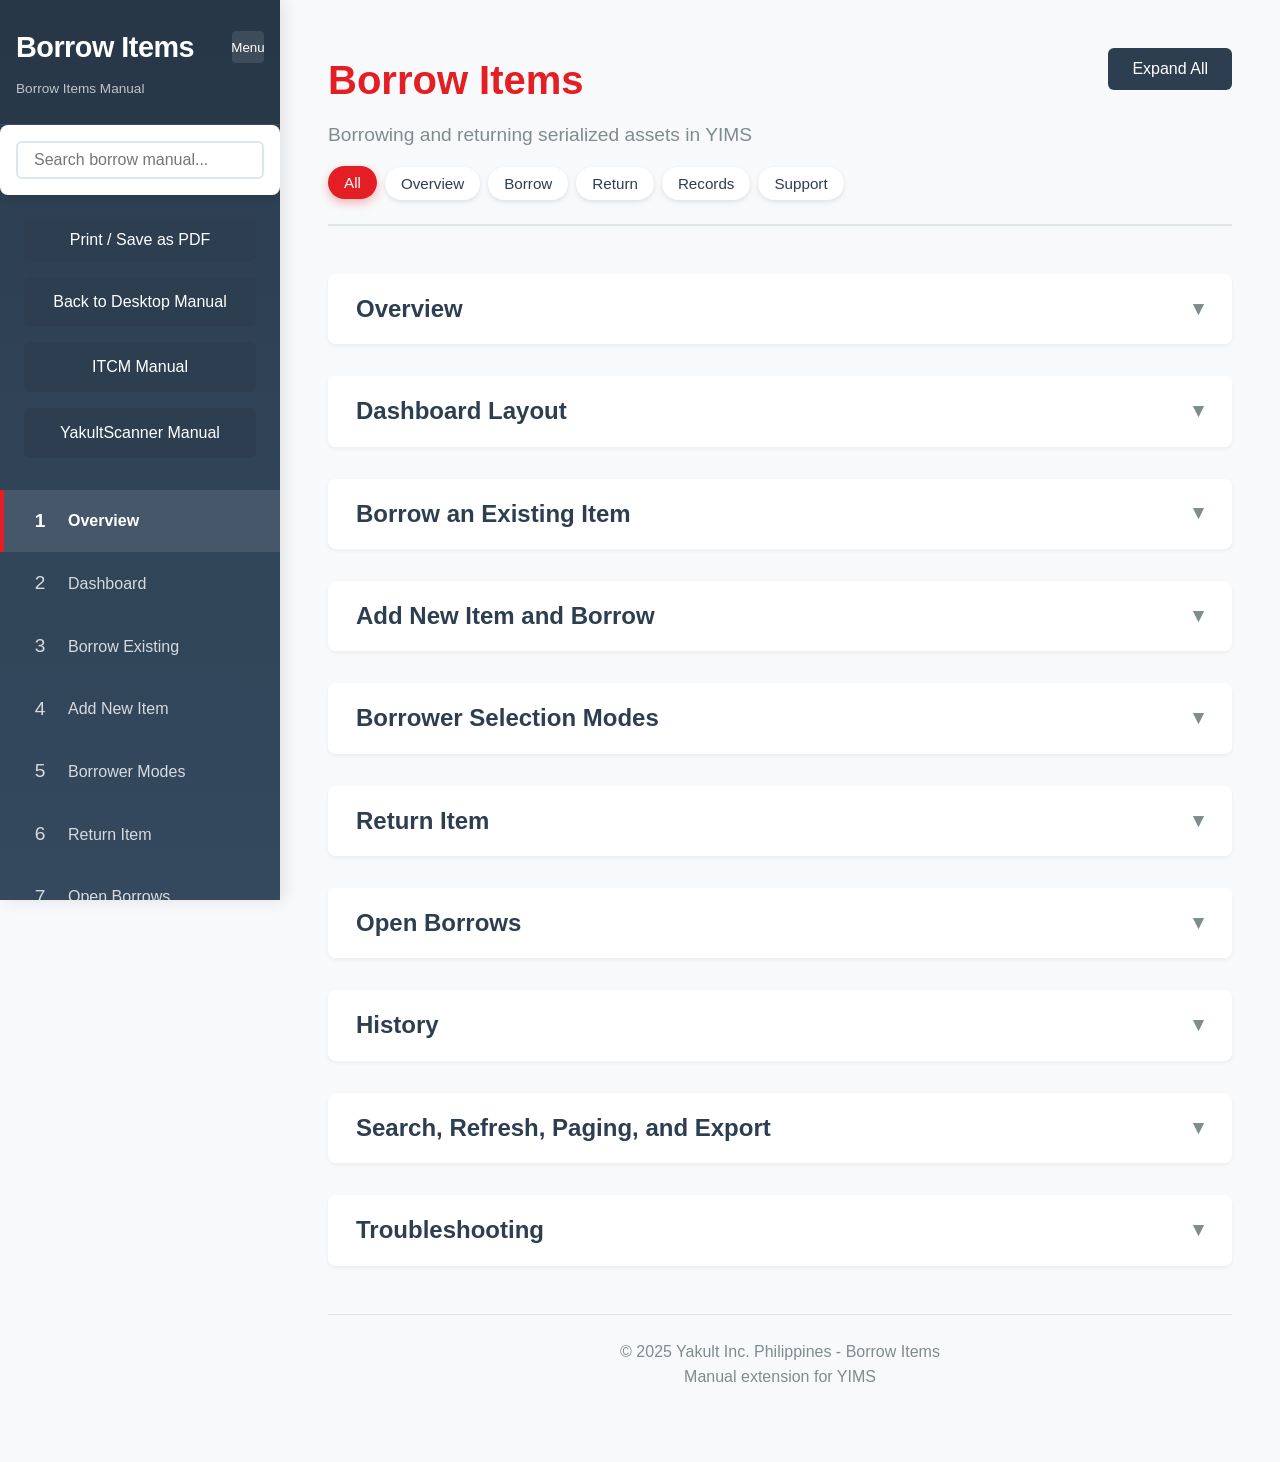
==== borrow.html @ 85fc0aca "borrow-manujal" ====
<!DOCTYPE html>
<html lang="en">

<head>
    <meta charset="UTF-8">
    <meta name="viewport" content="width=device-width, initial-scale=1.0">
    <title>Borrow Items - User Manual</title>
    <link rel="stylesheet" href="styles.css">
</head>

<body>
    <div class="container">
        <nav class="sidebar">
            <div class="logo">
                <div class="logo-header">
                    <h2>Borrow Items</h2>
                    <button id="sidebar-toggle" class="toggle-btn" title="Toggle Sidebar">Menu</button>
                </div>
                <p class="logo-text">Borrow Items Manual</p>
            </div>

            <div class="search-box">
                <input type="text" id="search-input" placeholder="Search borrow manual...">
            </div>

            <div style="padding: 0 1.5rem; margin-bottom: 1rem;">
                <button onclick="window.print()" class="btn btn-secondary"
                    style="width: 100%; display: flex; align-items: center; justify-content: center; gap: 8px;">
                    <span>Print / Save as PDF</span>
                </button>
            </div>

            <div style="padding: 0 1.5rem; margin-bottom: 1rem;">
                <a href="index.html" class="btn btn-secondary"
                    style="width: 100%; display: inline-flex; align-items: center; justify-content: center; gap: 8px;">
                    <span>Back to Desktop Manual</span>
                </a>
            </div>

            <div style="padding: 0 1.5rem; margin-bottom: 1rem;">
                <a href="itcm.html" class="btn btn-secondary"
                    style="width: 100%; display: inline-flex; align-items: center; justify-content: center; gap: 8px;">
                    <span>ITCM Manual</span>
                </a>
            </div>

            <div style="padding: 0 1.5rem; margin-bottom: 1rem;">
                <a href="yakultscanner.html" class="btn btn-secondary"
                    style="width: 100%; display: inline-flex; align-items: center; justify-content: center; gap: 8px;">
                    <span>YakultScanner Manual</span>
                </a>
            </div>

            <ul class="nav-menu">
                <li><a href="#borrow-overview" class="nav-link active"><span class="icon">1</span><span class="text">Overview</span></a></li>
                <li><a href="#borrow-dashboard" class="nav-link"><span class="icon">2</span><span class="text">Dashboard</span></a></li>
                <li><a href="#borrow-existing" class="nav-link"><span class="icon">3</span><span class="text">Borrow Existing</span></a></li>
                <li><a href="#borrow-new" class="nav-link"><span class="icon">4</span><span class="text">Add New Item</span></a></li>
                <li><a href="#borrower-modes" class="nav-link"><span class="icon">5</span><span class="text">Borrower Modes</span></a></li>
                <li><a href="#return-item" class="nav-link"><span class="icon">6</span><span class="text">Return Item</span></a></li>
                <li><a href="#open-borrows" class="nav-link"><span class="icon">7</span><span class="text">Open Borrows</span></a></li>
                <li><a href="#borrow-history" class="nav-link"><span class="icon">8</span><span class="text">History</span></a></li>
                <li><a href="#borrow-tools" class="nav-link"><span class="icon">9</span><span class="text">Search and Export</span></a></li>
                <li><a href="#borrow-troubleshooting" class="nav-link"><span class="icon">10</span><span class="text">Troubleshooting</span></a></li>
            </ul>
        </nav>

        <main class="content">
            <div class="header">
                <div style="display: flex; justify-content: space-between; align-items: start; gap: 1rem; flex-wrap: wrap;">
                    <div>
                        <h1>Borrow Items</h1>
                        <p class="subtitle">Borrowing and returning serialized assets in YIMS</p>
                    </div>
                    <button id="global-toggle" class="btn btn-secondary">Expand All</button>
                </div>

                <div class="filter-bar" style="margin-top: 1rem; display: flex; gap: 0.5rem; flex-wrap: wrap;">
                    <button class="filter-btn active" data-filter="all">All</button>
                    <button class="filter-btn" data-filter="general">Overview</button>
                    <button class="filter-btn" data-filter="borrow">Borrow</button>
                    <button class="filter-btn" data-filter="return">Return</button>
                    <button class="filter-btn" data-filter="records">Records</button>
                    <button class="filter-btn" data-filter="support">Support</button>
                </div>
            </div>

            <section id="borrow-overview" class="section" data-category="general">
                <div class="section-header">
                    <h2>Overview</h2>
                    <i class="toggle-icon">▼</i>
                </div>
                <div class="section-content">
                    <div class="card">
                        <h3>What is Borrow Items?</h3>
                        <p>
                            <strong>Borrow Items</strong> is the YIMS desktop module used to log borrowed and returned
                            serialized assets. It records who borrowed the item, which department they belong to, who
                            encoded the transaction, and when the item was borrowed or returned.
                        </p>
                        <img src="borrow_images/borrow_dashboard.png" alt="Borrow Items dashboard">
                        <div class="feature-grid">
                            <div class="feature-card">
                                <h4>Borrow Logging</h4>
                                <p>Log borrowed items by serial number.</p>
                            </div>
                            <div class="feature-card">
                                <h4>Return Logging</h4>
                                <p>Close open borrow records when items are returned.</p>
                            </div>
                            <div class="feature-card">
                                <h4>Open Borrows</h4>
                                <p>Track items that are still out.</p>
                            </div>
                            <div class="feature-card">
                                <h4>History</h4>
                                <p>Review completed borrow and return activity.</p>
                            </div>
                        </div>
                    </div>
                </div>
            </section>

            <section id="borrow-dashboard" class="section" data-category="general">
                <div class="section-header">
                    <h2>Dashboard Layout</h2>
                    <i class="toggle-icon">▼</i>
                </div>
                <div class="section-content">
                    <div class="card">
                        <h3>Main Screen Areas</h3>
                        <ul>
                            <li><strong>Borrow Item panel:</strong> resolve a serial and log a new borrow</li>
                            <li><strong>Return Item panel:</strong> find an open borrow and return it</li>
                            <li><strong>Open Borrows tab:</strong> currently borrowed items</li>
                            <li><strong>History tab:</strong> previously returned items</li>
                            <li><strong>Top controls:</strong> search, refresh, paging, and export</li>
                        </ul>
                        <img src="borrow_images/borrow_dashboard.png" alt="Borrow dashboard layout">
                        <div class="tip">
                            <strong>Tip:</strong> This module is designed for fast scan-and-log workflows, so barcode scanners work well with the serial fields.
                        </div>
                    </div>
                </div>
            </section>

            <section id="borrow-existing" class="section" data-category="borrow">
                <div class="section-header">
                    <h2>Borrow an Existing Item</h2>
                    <i class="toggle-icon">▼</i>
                </div>
                <div class="section-content">
                    <div class="card">
                        <h3>Borrow a Listed Inventory Item</h3>
                        <ol>
                            <li>Go to the <strong>Borrow Item</strong> panel.</li>
                            <li>Scan or type the <strong>Serial Number</strong>.</li>
                            <li>Click <strong>Resolve</strong>.</li>
                            <li>Check the item name and description shown by the system.</li>
                            <li>Select the <strong>Company</strong>, <strong>Department</strong>, and employee.</li>
                            <li>Click <strong>Borrow</strong>.</li>
                            <li>Confirm the borrow details.</li>
                        </ol>

                        <div class="image-grid">
                            <figure>
                                <img src="borrow_images/borrow_item_section.png" alt="Borrow item section">
                                <figcaption>Borrow Item section</figcaption>
                            </figure>
                            <figure>
                                <img src="borrow_images/item_borrow_Listed_Inventory.png" alt="Borrow listed inventory item">
                                <figcaption>Borrowing a listed inventory item</figcaption>
                            </figure>
                        </div>

                        <div class="warning">
                            <strong>Important:</strong> If the item already has an open borrow record, the system should block another active borrow for the same item.
                        </div>
                    </div>
                </div>
            </section>

            <section id="borrow-new" class="section" data-category="borrow">
                <div class="section-header">
                    <h2>Add New Item and Borrow</h2>
                    <i class="toggle-icon">▼</i>
                </div>
                <div class="section-content">
                    <div class="card">
                        <h3>Borrow an Item Not Yet in Inventory</h3>
                        <p>
                            If the serial number is not found, the module can guide the user to create the item first,
                            then continue with the borrow process.
                        </p>
                        <ol>
                            <li>Enter a serial number that does not yet exist in inventory.</li>
                            <li>Choose to add the item, or click <strong>Add New</strong>.</li>
                            <li>Fill in the item details.</li>
                            <li>Save the item.</li>
                            <li>Select the borrower and finish the borrow transaction.</li>
                        </ol>
                        <img src="borrow_images/item_borrow_Listed_not_Inventory.png" alt="Add new item and borrow">
                        <div class="info">
                            <strong>Note:</strong> This flow is useful for external, newly received, or not-yet-registered assets that must be borrowed immediately.
                        </div>
                    </div>
                </div>
            </section>

            <section id="borrower-modes" class="section" data-category="borrow">
                <div class="section-header">
                    <h2>Borrower Selection Modes</h2>
                    <i class="toggle-icon">▼</i>
                </div>
                <div class="section-content">
                    <div class="card">
                        <h3>Listed Employee vs Not Listed</h3>
                        <ul>
                            <li><strong>Listed employee:</strong> choose an existing employee from the dropdowns</li>
                            <li><strong>Not listed:</strong> create a new employee and return to the borrow screen</li>
                        </ul>

                        <div class="image-grid">
                            <figure>
                                <img src="borrow_images/borrowed_by_listem_employee.png" alt="Listed employee mode">
                                <figcaption>Listed employee mode</figcaption>
                            </figure>
                            <figure>
                                <img src="borrow_images/borrowed_by_not_listem_employee.png" alt="Not listed employee mode">
                                <figcaption>Not listed employee mode</figcaption>
                            </figure>
                        </div>

                        <div class="warning">
                            <strong>Note:</strong> The employee should have a valid department assignment before the borrow is logged.
                        </div>
                    </div>
                </div>
            </section>

            <section id="return-item" class="section" data-category="return">
                <div class="section-header">
                    <h2>Return Item</h2>
                    <i class="toggle-icon">▼</i>
                </div>
                <div class="section-content">
                    <div class="card">
                        <h3>How to Return a Borrowed Item</h3>
                        <ol>
                            <li>Go to the <strong>Return Item</strong> panel.</li>
                            <li>Scan or type the serial number.</li>
                            <li>Click <strong>Find Open</strong>.</li>
                            <li>Review the open borrow information shown by the system.</li>
                            <li>Select the employee returning the item.</li>
                            <li>Click <strong>Return</strong>.</li>
                            <li>Confirm the return details.</li>
                        </ol>
                        <img src="borrow_images/return_item_section.png" alt="Return item section">
                        <div class="tip">
                            <strong>Tip:</strong> You can also select a row from the Open Borrows table and use <strong>Return Selected</strong>.
                        </div>
                    </div>
                </div>
            </section>

            <section id="open-borrows" class="section" data-category="records">
                <div class="section-header">
                    <h2>Open Borrows</h2>
                    <i class="toggle-icon">▼</i>
                </div>
                <div class="section-content">
                    <div class="card">
                        <h3>Current Borrowed Items</h3>
                        <p>The <strong>Open Borrows</strong> tab lists all items that are still out and not yet returned.</p>
                        <ul>
                            <li><strong>Serial Number:</strong> item serial</li>
                            <li><strong>Item Description:</strong> item name, model, and details</li>
                            <li><strong>Borrowed By:</strong> employee who borrowed the item</li>
                            <li><strong>Department:</strong> linked department</li>
                            <li><strong>Elapsed:</strong> current borrow duration</li>
                            <li><strong>Encoded By:</strong> user who logged the borrow</li>
                            <li><strong>Borrowed:</strong> borrow date and time</li>
                        </ul>
                        <img src="borrow_images/borrow_table_list.png" alt="Open borrows table">
                    </div>
                </div>
            </section>

            <section id="borrow-history" class="section" data-category="records">
                <div class="section-header">
                    <h2>History</h2>
                    <i class="toggle-icon">▼</i>
                </div>
                <div class="section-content">
                    <div class="card">
                        <h3>Completed Borrow Transactions</h3>
                        <p>
                            Once an item is returned, its record moves into the <strong>History</strong> tab.
                            This gives you a record of completed borrow and return activity.
                        </p>
                        <ul>
                            <li>Borrowed date/time</li>
                            <li>Returned date/time</li>
                            <li>Borrowed by employee</li>
                            <li>Returned by employee</li>
                            <li>Encoded by user</li>
                        </ul>
                        <img src="borrow_images/borrow_history_table.png" alt="Borrow history table">
                    </div>
                </div>
            </section>

            <section id="borrow-tools" class="section" data-category="records">
                <div class="section-header">
                    <h2>Search, Refresh, Paging, and Export</h2>
                    <i class="toggle-icon">▼</i>
                </div>
                <div class="section-content">
                    <div class="card">
                        <h3>Working with Records</h3>
                        <ul>
                            <li><strong>Search:</strong> filter visible records</li>
                            <li><strong>Refresh:</strong> reload the latest data</li>
                            <li><strong>Prev / Next:</strong> move through pages</li>
                            <li><strong>Export CSV:</strong> export the current tab for reporting</li>
                        </ul>
                        <img src="borrow_images/borrow_dashboard.png" alt="Borrow dashboard controls">
                        <div class="info">
                            <strong>Note:</strong> Export applies to the currently visible list, either Open Borrows or History.
                        </div>
                    </div>
                </div>
            </section>

            <section id="borrow-troubleshooting" class="section" data-category="support">
                <div class="section-header">
                    <h2>Troubleshooting</h2>
                    <i class="toggle-icon">▼</i>
                </div>
                <div class="section-content">
                    <div class="card">
                        <h3>Common Issues</h3>
                        <ul>
                            <li><strong>Item not found:</strong> the serial number does not exist in inventory yet</li>
                            <li><strong>Item is already borrowed:</strong> the item already has an open borrow record</li>
                            <li><strong>No open borrow found:</strong> there is no active borrow record for that serial</li>
                            <li><strong>Borrow schema missing:</strong> the borrow database objects are not installed</li>
                            <li><strong>Employee has no department assigned:</strong> complete the employee profile first</li>
                        </ul>
                        <div class="warning">
                            <strong>Important:</strong> If the screen opens but borrows and returns cannot be logged, verify that the Borrow Items database schema has been installed correctly.
                        </div>
                    </div>
                </div>
            </section>

            <footer class="footer">
                <p>&copy; 2025 Yakult Inc. Philippines - Borrow Items</p>
                <p>Manual extension for YIMS</p>
            </footer>
        </main>
    </div>

    <script src="script.js"></script>
</body>

</html>
---- styles.css ----
/* Yakult Inventory System - User Manual Styles */

:root {
    /* Colors */
    --primary-color: #e31e24;
    --secondary-color: #2c3e50;
    --accent-color: #3498db;
    --success-color: #27ae60;
    --warning-color: #f39c12;
    --danger-color: #e74c3c;
    --light-bg: #f8f9fa;
    --dark-bg: #2c3e50;
    --text-dark: #2c3e50;
    --text-light: #7f8c8d;
    --border-color: #dfe6e9;

    /* Spacing System (8px Grid) */
    --spacing-xs: 4px;
    --spacing-sm: 8px;
    --spacing-md: 16px;
    --spacing-lg: 24px;
    --spacing-xl: 32px;
    --spacing-xxl: 48px;

    /* Dimensions */
    --sidebar-width: 280px;
    --sidebar-collapsed-width: 80px;

    /* Effects */
    --shadow: 0 4px 6px rgba(0, 0, 0, 0.1);
    --shadow-hover: 0 10px 15px rgba(0, 0, 0, 0.1);
    --radius: 8px;
    --transition: all 0.3s cubic-bezier(0.4, 0, 0.2, 1);
}

* {
    margin: 0;
    padding: 0;
    box-sizing: border-box;
}

body {
    font-family: 'Segoe UI', Tahoma, Geneva, Verdana, sans-serif;
    line-height: 1.6;
    color: var(--text-dark);
    background-color: var(--light-bg);
}

.container {
    display: block;
    min-height: 100vh;
}

/* Sidebar Navigation (Fixed) */
.sidebar {
    width: var(--sidebar-width);
    background: linear-gradient(180deg, var(--dark-bg) 0%, #34495e 100%);
    color: white;
    position: fixed;
    top: 0;
    left: 0;
    height: 100vh;
    overflow-y: auto;
    z-index: 1000;
    box-shadow: 4px 0 15px rgba(0, 0, 0, 0.1);
    transition: width 0.3s ease;
}

.logo {
    padding: var(--spacing-lg) var(--spacing-md);
    border-bottom: 1px solid rgba(255, 255, 255, 0.1);
    background: rgba(0, 0, 0, 0.1);
}

.logo-header {
    display: flex;
    justify-content: space-between;
    align-items: center;
    margin-bottom: var(--spacing-sm);
}

.logo h2 {
    font-size: 1.8rem;
    font-weight: 700;
    letter-spacing: -0.5px;
    white-space: nowrap;
    overflow: hidden;
}

.toggle-btn {
    background: rgba(255, 255, 255, 0.1);
    border: none;
    color: white;
    width: 32px;
    height: 32px;
    border-radius: 4px;
    cursor: pointer;
    display: flex;
    align-items: center;
    justify-content: center;
    transition: var(--transition);
}

.toggle-btn:hover {
    background: var(--primary-color);
}

.logo-text {
    font-size: 0.85rem;
    opacity: 0.7;
    white-space: nowrap;
}

/* Nav Menu */
.nav-menu {
    list-style: none;
    padding: var(--spacing-md) 0;
}

.nav-link {
    display: flex;
    align-items: center;
    padding: var(--spacing-md) var(--spacing-lg);
    color: rgba(255, 255, 255, 0.8);
    text-decoration: none;
    transition: var(--transition);
    border-left: 4px solid transparent;
    gap: var(--spacing-md);
}

.nav-link:hover {
    background: rgba(255, 255, 255, 0.05);
    color: white;
    border-left-color: var(--primary-color);
}

.nav-link.active {
    background: rgba(255, 255, 255, 0.1);
    color: white;
    border-left-color: var(--primary-color);
    font-weight: 600;
}

.nav-link .icon {
    font-size: 1.2rem;
    width: 24px;
    text-align: center;
}

.nav-link .text {
    white-space: nowrap;
    opacity: 1;
    transition: opacity 0.2s ease;
}

/* Scrollbar Styling */
.sidebar::-webkit-scrollbar {
    width: 6px;
}

.sidebar::-webkit-scrollbar-track {
    background: rgba(255, 255, 255, 0.1);
}

.sidebar::-webkit-scrollbar-thumb {
    background: rgba(255, 255, 255, 0.3);
    border-radius: 3px;
}

.sidebar::-webkit-scrollbar-thumb:hover {
    background: rgba(255, 255, 255, 0.5);
}

/* Main Content */
.content {
    margin-left: var(--sidebar-width);
    padding: var(--spacing-xxl);
    transition: margin-left 0.3s ease;
    max-width: 1400px;
}

.header {
    margin-bottom: var(--spacing-xxl);
    padding-bottom: var(--spacing-lg);
    border-bottom: 2px solid var(--border-color);
}

.header h1 {
    font-size: 2.5rem;
    color: var(--primary-color);
    margin-bottom: var(--spacing-sm);
}

.subtitle {
    font-size: 1.2rem;
    color: var(--text-light);
}

/* Sections */
.section {
    margin-bottom: var(--spacing-xl);
    scroll-margin-top: var(--spacing-lg);
    /* Standardized */
    transition: var(--transition);
    background: white;
    border-radius: var(--radius);
    box-shadow: 0 2px 4px rgba(0, 0, 0, 0.05);
    /* Softer shadow for collapsed state */
    overflow: hidden;
}

.section-header {
    display: flex;
    justify-content: space-between;
    align-items: center;
    cursor: pointer;
    padding: var(--spacing-md) var(--spacing-lg);
    /* Standardized */
    background: white;
    transition: var(--transition);
    border-left: 4px solid transparent;
    user-select: none;
}

.section-header:hover {
    background: var(--light-bg);
    border-left-color: var(--primary-color);
}

.section h2 {
    font-size: 1.5rem;
    color: var(--dark-bg);
    margin: 0;
    font-weight: 600;
}

.section-header .toggle-icon {
    font-size: 1.2rem;
    color: var(--text-light);
    transition: transform 0.3s ease;
}

.section.active .section-header {
    background: var(--light-bg);
    border-bottom: 1px solid var(--border-color);
}

.section.active .toggle-icon {
    transform: rotate(180deg);
    color: var(--primary-color);
}

/* Filter Bar Styles */
.filter-btn {
    padding: 8px 16px;
    border: none;
    background: white;
    border-radius: 50px;
    cursor: pointer;
    font-size: 0.95rem;
    font-weight: 500;
    color: var(--text-dark);
    box-shadow: 0 2px 5px rgba(0, 0, 0, 0.1);
    transition: all 0.2s cubic-bezier(0.4, 0, 0.2, 1);
    display: flex;
    align-items: center;
    gap: 6px;
}

.filter-btn:hover {
    transform: translateY(-2px);
    box-shadow: 0 4px 8px rgba(0, 0, 0, 0.15);
    background: white;
    color: var(--primary-color);
}

.filter-btn.active {
    background: var(--primary-color);
    color: white;
    box-shadow: 0 4px 10px rgba(227, 30, 36, 0.3);
    transform: translateY(-1px);
}

.section-content {
    max-height: 0;
    overflow: hidden;
    opacity: 0;
    transition: all 0.3s cubic-bezier(0.4, 0, 0.2, 1);
    padding: 0 var(--spacing-lg);
    /* Standardized */
}

.section.active .section-content {
    max-height: 20000px;
    /* Large enough to show content */
    opacity: 1;
    padding: var(--spacing-lg);
    /* Standardized */
    animation: fadeIn 0.3s ease;
}

/* Cards */
.card {
    background: white;
    border-radius: var(--radius);
    padding: var(--spacing-lg);
    margin-bottom: var(--spacing-lg);
    box-shadow: var(--shadow);
    border: 1px solid var(--border-color);
    border-left: 4px solid var(--primary-color);
    transition: var(--transition);
}

.card:hover {
    box-shadow: var(--shadow-hover);
    transform: translateY(-2px);
}

.card h3 {
    margin-top: 0;
    margin-bottom: var(--spacing-md);
    color: var(--secondary-color);
    font-size: 1.4rem;
    border-bottom: 1px solid var(--light-bg);
    padding-bottom: var(--spacing-sm);
}

.card h4 {
    margin: var(--spacing-md) 0 var(--spacing-sm);
    color: var(--text-dark);
    font-weight: 600;
}

.card ul,
.card ol {
    margin-left: var(--spacing-lg);
    margin-bottom: var(--spacing-md);
}

.card li {
    margin-bottom: var(--spacing-xs);
}

/* Tables */
table {
    width: 100%;
    border-collapse: collapse;
    margin: var(--spacing-md) 0;
    background: white;
    box-shadow: var(--shadow);
    border-radius: var(--radius);
    overflow: hidden;
}

thead {
    background: var(--dark-bg);
    color: white;
}

th,
td {
    padding: var(--spacing-md);
    text-align: left;
    border-bottom: 1px solid var(--border-color);
}

tbody tr:hover {
    background: var(--light-bg);
}

/* Alert Boxes */
.tip,
.warning,
.info,
.danger {
    padding: var(--spacing-md) var(--spacing-lg);
    /* Standardized */
    border-radius: 6px;
    margin: var(--spacing-md) 0;
    border-left: 4px solid;
}

.tip {
    background: #d4edda;
    border-color: var(--success-color);
    color: #155724;
}

.warning {
    background: #fff3cd;
    border-color: var(--warning-color);
    color: #856404;
}

.info {
    background: #d1ecf1;
    border-color: var(--accent-color);
    color: #0c5460;
}

.danger {
    background: #f8d7da;
    border-color: var(--danger-color);
    color: #721c24;
}

/* Badges */
.badge {
    display: inline-block;
    padding: 0.25rem 0.6rem;
    border-radius: 4px;
    font-size: 0.85rem;
    font-weight: 600;
    color: white;
    margin-right: 0.5rem;
}

.badge.green {
    background: var(--success-color);
}

.badge.orange {
    background: var(--warning-color);
}

.badge.red {
    background: var(--danger-color);
}

.badge.blue {
    background: var(--accent-color);
}

.badge.gray {
    background: #95a5a6;
}

.badge.purple {
    background: #9b59b6;
}

/* Code Blocks */
code {
    background: #f4f4f4;
    padding: 0.2rem 0.4rem;
    border-radius: 3px;
    font-family: 'Courier New', monospace;
    font-size: 0.9em;
    color: var(--danger-color);
}

pre {
    background: #2c3e50;
    color: #ecf0f1;
    padding: 1rem;
    border-radius: 6px;
    overflow-x: auto;
    margin: 1rem 0;
}

pre code {
    background: none;
    color: inherit;
    padding: 0;
}

/* Search Box (Sticky) */
.search-box {
    position: sticky;
    top: 0;
    background: white;
    padding: var(--spacing-md);
    margin-bottom: var(--spacing-lg);
    border-radius: var(--radius);
    box-shadow: var(--shadow);
    z-index: 100;
}

.search-box input {
    width: 100%;
    padding: var(--spacing-sm) var(--spacing-md);
    border: 2px solid var(--border-color);
    border-radius: 6px;
    font-size: 1rem;
    transition: var(--transition);
}

.search-box input:focus {
    outline: none;
    border-color: var(--primary-color);
}

.highlight {
    background-color: #fff3cd;
    color: #856404;
    padding: 0 2px;
    border-radius: 2px;
}

/* Images & Lightbox */
img {
    max-width: 100%;
    height: auto;
    border-radius: var(--radius);
    box-shadow: var(--shadow);
    margin: var(--spacing-md) 0;
}

.section-content img {
    cursor: zoom-in;
    transition: transform 0.2s ease;
}

.section-content img:hover {
    transform: scale(1.02);
    box-shadow: var(--shadow-hover);
}

.lightbox-modal {
    display: none;
    position: fixed;
    z-index: 2000;
    padding-top: 50px;
    left: 0;
    top: 0;
    width: 100%;
    height: 100%;
    overflow: auto;
    background-color: rgba(0, 0, 0, 0.9);
    cursor: zoom-out;
    opacity: 0;
    transition: opacity 0.3s ease;
}

.lightbox-modal.show {
    opacity: 1;
    display: block;
}

.lightbox-content {
    margin: auto;
    display: block;
    max-width: 90%;
    max-height: 90vh;
    border-radius: 4px;
    box-shadow: 0 0 20px rgba(0, 0, 0, 0.5);
    animation: zoom 0.3s;
}

.close-lightbox {
    position: absolute;
    top: 15px;
    right: 35px;
    color: #f1f1f1;
    font-size: 40px;
    font-weight: bold;
    cursor: pointer;
    z-index: 2001;
}

.close-lightbox:hover {
    color: var(--primary-color);
}

@keyframes zoom {
    from {
        transform: scale(0)
    }

    to {
        transform: scale(1)
    }
}

@keyframes fadeIn {
    from {
        opacity: 0;
    }

    to {
        opacity: 1;
    }
}

/* Collapsed Sidebar State */
body.collapsed-sidebar .sidebar {
    width: var(--sidebar-collapsed-width);
}

body.collapsed-sidebar .content {
    margin-left: var(--sidebar-collapsed-width);
    /* Adjusted margin */
}

body.collapsed-sidebar .logo-text,
body.collapsed-sidebar .search-box,
body.collapsed-sidebar .nav-link .text {
    display: none;
    /* Hide text elements */
}

body.collapsed-sidebar .logo-header {
    justify-content: center;
}

body.collapsed-sidebar .logo h2 {
    display: none;
}

body.collapsed-sidebar .nav-link {
    justify-content: center;
    /* Center icons */
    padding: var(--spacing-md) 0;
    border-left: 3px solid transparent;
}

body.collapsed-sidebar .nav-link .icon {
    font-size: 1.5rem;
    display: block;
}

body.collapsed-sidebar .toggle-btn {
    margin: 0;
}

/* Footer */
.footer {
    margin-top: var(--spacing-xxl);
    padding: var(--spacing-lg);
    border-top: 1px solid var(--border-color);
    text-align: center;
    color: var(--text-light);
}

/* Links */
a {
    color: var(--accent-color);
    text-decoration: none;
}

a:hover {
    text-decoration: underline;
}

/* Buttons */
.btn {
    display: inline-block;
    padding: 0.75rem 1.5rem;
    background: var(--primary-color);
    color: white;
    border: none;
    border-radius: 6px;
    cursor: pointer;
    font-size: 1rem;
    transition: all 0.3s ease;
    text-decoration: none;
}

.btn:hover {
    background: #c41a1f;
    transform: translateY(-2px);
    box-shadow: 0 4px 12px rgba(227, 30, 36, 0.3);
}

.btn-secondary {
    background: var(--secondary-color);
}

.btn-secondary:hover {
    background: #1a252f;
}

/* Step Numbers */
.step-number {
    display: inline-block;
    width: 30px;
    height: 30px;
    background: var(--primary-color);
    color: white;
    border-radius: 50%;
    text-align: center;
    line-height: 30px;
    font-weight: bold;
    margin-right: 0.5rem;
}

/* Feature Grid */
.feature-grid {
    display: grid;
    grid-template-columns: repeat(auto-fit, minmax(250px, 1fr));
    gap: var(--spacing-lg);
    margin: var(--spacing-lg) 0;
}

.feature-card {
    background: white;
    padding: var(--spacing-lg);
    border-radius: var(--radius);
    box-shadow: var(--shadow);
    text-align: center;
    transition: transform 0.3s ease;
}

.feature-card:hover {
    transform: translateY(-5px);
}

.feature-card h4 {
    color: var(--primary-color);
    margin-bottom: var(--spacing-sm);
}

/* Image Grid (figures + captions) */
.image-grid {
    display: grid;
    grid-template-columns: repeat(auto-fit, minmax(280px, 1fr));
    gap: var(--spacing-lg);
    margin: var(--spacing-lg) 0;
    align-items: start;
}

.image-grid figure {
    margin: 0;
    background: var(--light-bg);
    padding: var(--spacing-md);
    border-radius: var(--radius);
    border: 1px solid var(--border-color);
}

.image-grid img {
    margin: 0;
}

.image-grid figcaption {
    margin-top: var(--spacing-sm);
    color: var(--text-light);
    font-size: 0.9rem;
    line-height: 1.4;
}

/* Helper */
.hidden {
    display: none !important;
}

/* Responsive */
@media (max-width: 768px) {
    .sidebar {
        transform: translateX(-100%);
        width: 100%;
        position: fixed;
    }

    .sidebar.active {
        transform: translateX(0);
        /* Mobile toggle logic if needed */
    }

    .content {
        margin-left: 0;
        padding: var(--spacing-md);
        width: 100%;
    }

    body.collapsed-sidebar .content {
        margin-left: 0;
    }

    .header h1 {
        font-size: 2rem;
    }

    .section h2 {
        font-size: 1.5rem;
    }

    .section-header {
        padding: var(--spacing-md) var(--spacing-lg);
        /* Standardized */
    }

    .section.active .section-content {
        padding: var(--spacing-lg);
        /* Standardized */
    }
}

/* Print Styles (PDF Export Optimization) */
@media print {

    /* Hide Non-Print Elements */
    .sidebar,
    .toggle-btn,
    .toggle-icon,
    .search-box,
    .close-lightbox,
    .lightbox-modal,
    button {
        display: none !important;
    }

    /* Reset Layout */
    .container {
        display: block;
    }

    .content {
        margin-left: 0 !important;
        padding: 0 !important;
        width: 100% !important;
        max-width: 100% !important;
    }

    body {
        background: white;
        font-size: 12pt;
    }

    /* Force Expand All Sections */
    .section-content {
        display: block !important;
        max-height: none !important;
        opacity: 1 !important;
        padding-top: var(--spacing-md) !important;
    }

    .section-header {
        border-bottom: 2px solid var(--border-color);
        padding-left: 0;
        pointer-events: none;
    }

    /* Visual Adjustments */
    .card {
        page-break-inside: avoid;
        box-shadow: none;
        border: 1px solid #ccc;
        break-inside: avoid;
    }

    a {
        text-decoration: none;
        color: black;
    }

    /* Ensure Graphics/Colors Print */
    * {
        -webkit-print-color-adjust: exact !important;
        print-color-adjust: exact !important;
    }
}

/* Smooth Scrolling */
html {
    scroll-behavior: smooth;
}

/* Selection Color */
::selection {
    background: var(--primary-color);
    color: white;
}
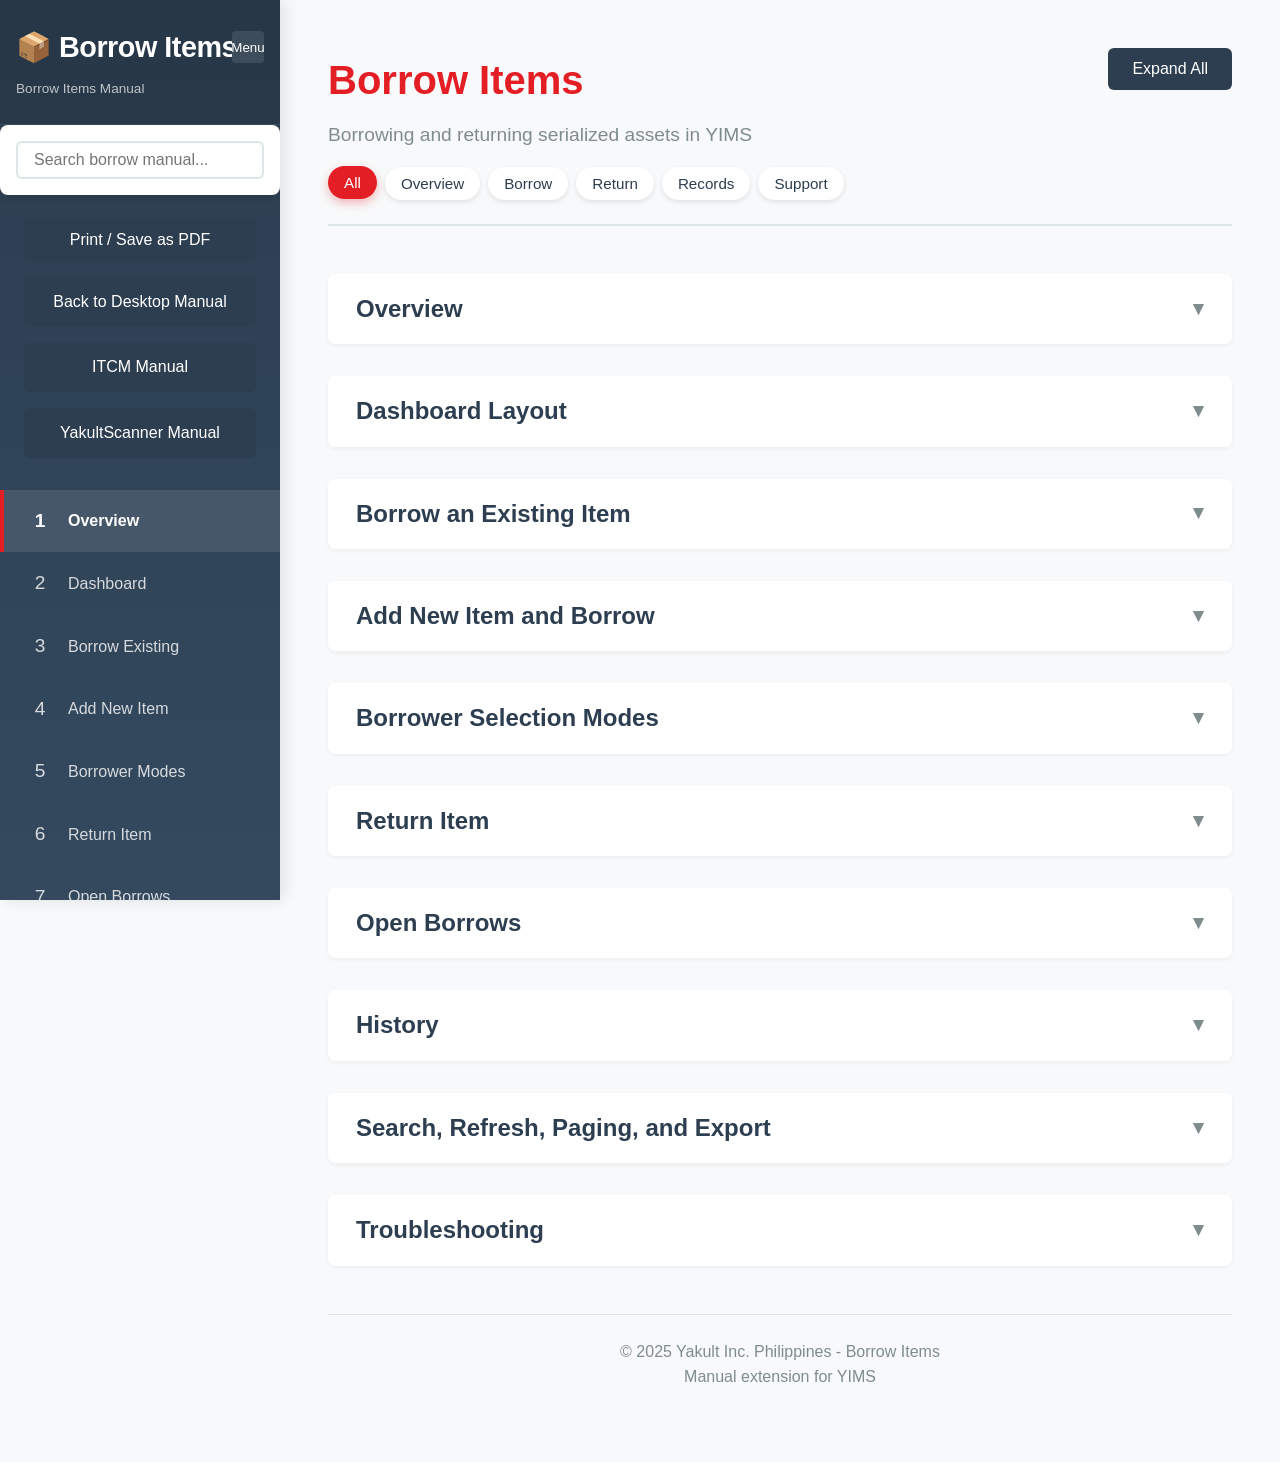
==== commit dcf60931: "borrow-manujal" ====
--- a/borrow.html
+++ b/borrow.html
@@ -13,7 +13,7 @@
         <nav class="sidebar">
             <div class="logo">
                 <div class="logo-header">
-                    <h2>Borrow Items</h2>
+                    <h2>&#128230; Borrow Items</h2>
                     <button id="sidebar-toggle" class="toggle-btn" title="Toggle Sidebar">Menu</button>
                 </div>
                 <p class="logo-text">Borrow Items Manual</p>
